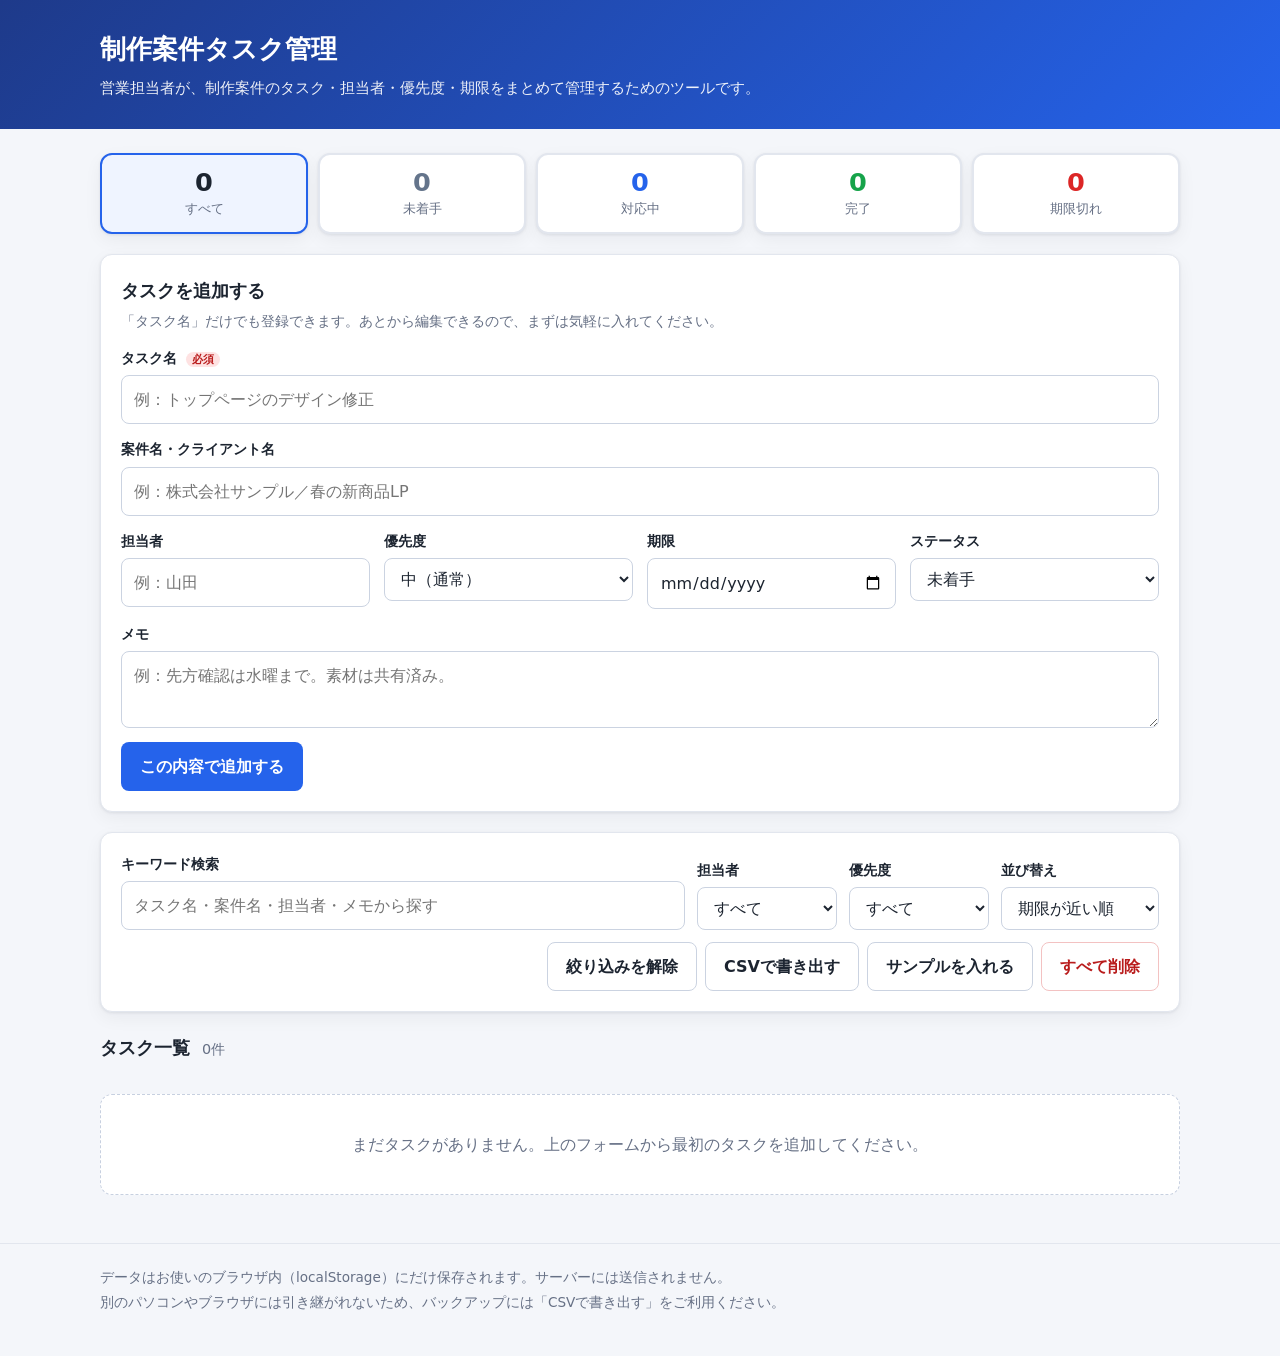
==== tasks/index.html @ a9dbe311 "Add production task management app for sales team - Pure HTML/CSS/JavaScript, no backend or external" ====
<!DOCTYPE html>
<html lang="ja">
<head>
<meta charset="UTF-8">
<meta name="viewport" content="width=device-width, initial-scale=1">
<title>制作案件タスク管理</title>
<link rel="stylesheet" href="style.css">
</head>
<body>

<header class="site-header">
  <div class="inner">
    <h1>制作案件タスク管理</h1>
    <p class="lead">営業担当者が、制作案件のタスク・担当者・優先度・期限をまとめて管理するためのツールです。</p>
  </div>
</header>

<main class="inner">

  <!-- ① 件数サマリー（クリックで絞り込み） -->
  <section class="summary" aria-label="件数の内訳">
    <button type="button" class="stat" data-status="all" aria-pressed="true">
      <span class="stat-num" id="statAll">0</span>
      <span class="stat-label">すべて</span>
    </button>
    <button type="button" class="stat is-todo" data-status="todo" aria-pressed="false">
      <span class="stat-num" id="statTodo">0</span>
      <span class="stat-label">未着手</span>
    </button>
    <button type="button" class="stat is-doing" data-status="doing" aria-pressed="false">
      <span class="stat-num" id="statDoing">0</span>
      <span class="stat-label">対応中</span>
    </button>
    <button type="button" class="stat is-done" data-status="done" aria-pressed="false">
      <span class="stat-num" id="statDone">0</span>
      <span class="stat-label">完了</span>
    </button>
    <button type="button" class="stat is-over" data-status="over" aria-pressed="false">
      <span class="stat-num" id="statOver">0</span>
      <span class="stat-label">期限切れ</span>
    </button>
  </section>

  <!-- ② 登録・編集フォーム -->
  <section class="panel" id="formPanel">
    <h2 id="formTitle">タスクを追加する</h2>
    <p class="hint">「タスク名」だけでも登録できます。あとから編集できるので、まずは気軽に入れてください。</p>

    <form id="taskForm" novalidate>
      <div class="field field-wide">
        <label for="title">タスク名 <span class="required">必須</span></label>
        <input type="text" id="title" maxlength="100" placeholder="例：トップページのデザイン修正" autocomplete="off" required>
        <p class="error" id="titleError" hidden>タスク名を入力してください。</p>
      </div>

      <div class="field field-wide">
        <label for="client">案件名・クライアント名</label>
        <input type="text" id="client" maxlength="100" placeholder="例：株式会社サンプル／春の新商品LP" autocomplete="off">
      </div>

      <div class="field">
        <label for="assignee">担当者</label>
        <input type="text" id="assignee" maxlength="40" list="assigneeList" placeholder="例：山田" autocomplete="off">
        <datalist id="assigneeList"></datalist>
      </div>

      <div class="field">
        <label for="priority">優先度</label>
        <select id="priority">
          <option value="high">高（最優先）</option>
          <option value="mid" selected>中（通常）</option>
          <option value="low">低（余裕あり）</option>
        </select>
      </div>

      <div class="field">
        <label for="due">期限</label>
        <input type="date" id="due">
      </div>

      <div class="field">
        <label for="status">ステータス</label>
        <select id="status">
          <option value="todo" selected>未着手</option>
          <option value="doing">対応中</option>
          <option value="done">完了</option>
        </select>
      </div>

      <div class="field field-wide">
        <label for="memo">メモ</label>
        <textarea id="memo" rows="2" maxlength="500" placeholder="例：先方確認は水曜まで。素材は共有済み。"></textarea>
      </div>

      <div class="form-actions">
        <button type="submit" class="btn btn-primary" id="submitBtn">この内容で追加する</button>
        <button type="button" class="btn btn-ghost" id="cancelBtn" hidden>編集をやめる</button>
      </div>
    </form>
  </section>

  <!-- ③ 絞り込み・並び替え -->
  <section class="panel toolbar" aria-label="絞り込みと並び替え">
    <div class="field field-grow">
      <label for="keyword">キーワード検索</label>
      <input type="search" id="keyword" placeholder="タスク名・案件名・担当者・メモから探す" autocomplete="off">
    </div>
    <div class="field">
      <label for="filterAssignee">担当者</label>
      <select id="filterAssignee"><option value="all">すべて</option></select>
    </div>
    <div class="field">
      <label for="filterPriority">優先度</label>
      <select id="filterPriority">
        <option value="all">すべて</option>
        <option value="high">高</option>
        <option value="mid">中</option>
        <option value="low">低</option>
      </select>
    </div>
    <div class="field">
      <label for="sort">並び替え</label>
      <select id="sort">
        <option value="due-asc" selected>期限が近い順</option>
        <option value="due-desc">期限が遠い順</option>
        <option value="priority">優先度が高い順</option>
        <option value="created-desc">追加が新しい順</option>
      </select>
    </div>
    <div class="toolbar-actions">
      <button type="button" class="btn btn-ghost" id="resetFilterBtn">絞り込みを解除</button>
      <button type="button" class="btn btn-ghost" id="csvBtn">CSVで書き出す</button>
      <button type="button" class="btn btn-ghost" id="sampleBtn">サンプルを入れる</button>
      <button type="button" class="btn btn-danger-ghost" id="clearBtn">すべて削除</button>
    </div>
  </section>

  <!-- ④ タスク一覧 -->
  <section aria-label="タスク一覧">
    <div class="list-head">
      <h2>タスク一覧</h2>
      <p class="count" id="listCount">0件</p>
    </div>
    <div id="taskList" class="task-list"></div>
    <p class="empty" id="emptyMsg" hidden></p>
  </section>

</main>

<footer class="site-footer">
  <div class="inner">
    <p>データはお使いのブラウザ内（localStorage）にだけ保存されます。サーバーには送信されません。</p>
    <p>別のパソコンやブラウザには引き継がれないため、バックアップには「CSVで書き出す」をご利用ください。</p>
  </div>
</footer>

<div id="toast" class="toast" role="status" aria-live="polite" hidden></div>

<script src="script.js"></script>
</body>
</html>
---- tasks/style.css ----
/* =========================================================
   制作案件タスク管理 - スタイル
   ========================================================= */

:root {
  --bg: #f4f6fa;
  --panel: #ffffff;
  --text: #1c2430;
  --muted: #667085;
  --line: #e2e6ee;
  --accent: #2563eb;
  --accent-dark: #1d4ed8;
  --high: #dc2626;
  --mid: #d97706;
  --low: #0891b2;
  --todo: #64748b;
  --doing: #2563eb;
  --done: #16a34a;
  --over: #dc2626;
  --radius: 12px;
  --shadow: 0 1px 3px rgba(16, 24, 40, .08), 0 6px 18px rgba(16, 24, 40, .05);
}

* { box-sizing: border-box; }

body {
  margin: 0;
  background: var(--bg);
  color: var(--text);
  font-family: "Hiragino Kaku Gothic ProN", "Hiragino Sans", "Yu Gothic", "Meiryo", system-ui, sans-serif;
  font-size: 16px;
  line-height: 1.7;
}

.inner {
  width: min(1080px, 100% - 32px);
  margin-inline: auto;
}

/* ---------- ヘッダー / フッター ---------- */
.site-header {
  background: linear-gradient(135deg, #1e3a8a, #2563eb);
  color: #fff;
  padding: 28px 0;
}
.site-header h1 { margin: 0 0 4px; font-size: 1.6rem; }
.lead { margin: 0; font-size: .95rem; opacity: .92; }

.site-footer {
  margin-top: 48px;
  padding: 20px 0 40px;
  border-top: 1px solid var(--line);
  color: var(--muted);
  font-size: .85rem;
}
.site-footer p { margin: 2px 0; }

main { padding-top: 24px; }

h2 { font-size: 1.15rem; margin: 0 0 4px; }

/* ---------- 件数サマリー ---------- */
.summary {
  display: grid;
  grid-template-columns: repeat(5, 1fr);
  gap: 10px;
  margin-bottom: 20px;
}
.stat {
  background: var(--panel);
  border: 2px solid var(--line);
  border-radius: var(--radius);
  padding: 12px 8px;
  cursor: pointer;
  text-align: center;
  font: inherit;
  color: var(--text);
  box-shadow: var(--shadow);
  transition: border-color .15s, transform .05s;
}
.stat:hover { border-color: #c3cbdb; }
.stat:active { transform: translateY(1px); }
.stat[aria-pressed="true"] { border-color: var(--accent); background: #eff4ff; }
.stat-num { display: block; font-size: 1.6rem; font-weight: 700; line-height: 1.2; }
.stat-label { display: block; font-size: .8rem; color: var(--muted); }
.stat.is-todo  .stat-num { color: var(--todo); }
.stat.is-doing .stat-num { color: var(--doing); }
.stat.is-done  .stat-num { color: var(--done); }
.stat.is-over  .stat-num { color: var(--over); }

/* ---------- パネル ---------- */
.panel {
  background: var(--panel);
  border: 1px solid var(--line);
  border-radius: var(--radius);
  box-shadow: var(--shadow);
  padding: 20px;
  margin-bottom: 20px;
}
.hint { margin: 0 0 14px; color: var(--muted); font-size: .85rem; }

/* ---------- フォーム ---------- */
form {
  display: grid;
  grid-template-columns: repeat(4, 1fr);
  gap: 14px;
}
.field { display: flex; flex-direction: column; gap: 5px; min-width: 0; }
.field-wide { grid-column: 1 / -1; }
.field-grow { flex: 1 1 220px; }

label { font-size: .85rem; font-weight: 700; }
.required {
  background: #fee2e2; color: #b91c1c; font-size: .7rem;
  padding: 1px 6px; border-radius: 999px; margin-left: 4px; font-weight: 700;
}

input[type="text"], input[type="search"], input[type="date"], select, textarea {
  font: inherit;
  padding: 10px 12px;
  border: 1px solid #cbd3e1;
  border-radius: 8px;
  background: #fff;
  color: var(--text);
  width: 100%;
}
textarea { resize: vertical; }
input:focus, select:focus, textarea:focus {
  outline: 3px solid rgba(37, 99, 235, .25);
  border-color: var(--accent);
}
.error { color: #b91c1c; font-size: .8rem; margin: 0; }
input.is-invalid { border-color: #dc2626; }

.form-actions { grid-column: 1 / -1; display: flex; gap: 10px; flex-wrap: wrap; }

/* ---------- ボタン ---------- */
.btn {
  font: inherit;
  font-weight: 700;
  border-radius: 8px;
  padding: 10px 18px;
  border: 1px solid transparent;
  cursor: pointer;
  transition: background .15s, border-color .15s;
}
.btn-primary { background: var(--accent); color: #fff; }
.btn-primary:hover { background: var(--accent-dark); }
.btn-ghost { background: #fff; border-color: #cbd3e1; color: var(--text); }
.btn-ghost:hover { background: #f1f4fa; }
.btn-danger-ghost { background: #fff; border-color: #f3c2c2; color: #b91c1c; }
.btn-danger-ghost:hover { background: #fef2f2; }
.btn-sm { padding: 6px 12px; font-size: .82rem; }

/* ---------- ツールバー ---------- */
.toolbar { display: flex; flex-wrap: wrap; gap: 12px; align-items: flex-end; }
.toolbar .field { min-width: 140px; }
.toolbar-actions { display: flex; gap: 8px; flex-wrap: wrap; margin-left: auto; }

/* ---------- 一覧 ---------- */
.list-head { display: flex; align-items: baseline; gap: 12px; margin-bottom: 10px; }
.count { margin: 0; color: var(--muted); font-size: .9rem; }

.task-list { display: grid; gap: 12px; }

.task {
  background: var(--panel);
  border: 1px solid var(--line);
  border-left: 6px solid var(--line);
  border-radius: var(--radius);
  box-shadow: var(--shadow);
  padding: 14px 16px;
  display: grid;
  grid-template-columns: 1fr auto;
  gap: 8px 16px;
}
.task.p-high { border-left-color: var(--high); }
.task.p-mid  { border-left-color: var(--mid); }
.task.p-low  { border-left-color: var(--low); }
.task.is-done { opacity: .62; }
.task.is-done .task-title { text-decoration: line-through; }

.task-main { min-width: 0; }
.task-title { margin: 0 0 2px; font-size: 1.05rem; font-weight: 700; word-break: break-word; }
.task-client { margin: 0 0 8px; color: var(--muted); font-size: .88rem; word-break: break-word; }
.task-memo {
  margin: 8px 0 0; font-size: .86rem; color: #475569;
  background: #f8fafc; border-radius: 8px; padding: 8px 10px; white-space: pre-wrap; word-break: break-word;
}

.tags { display: flex; flex-wrap: wrap; gap: 6px; align-items: center; }
.tag {
  font-size: .78rem; font-weight: 700;
  padding: 3px 10px; border-radius: 999px;
  border: 1px solid transparent; white-space: nowrap;
}
.tag-person { background: #eef2ff; color: #3730a3; border-color: #dbe1ff; }
.tag-high { background: #fee2e2; color: #b91c1c; }
.tag-mid  { background: #fef3c7; color: #92400e; }
.tag-low  { background: #cffafe; color: #155e75; }
.tag-status-todo  { background: #eef2f6; color: #475569; }
.tag-status-doing { background: #dbeafe; color: #1d4ed8; }
.tag-status-done  { background: #dcfce7; color: #15803d; }
.tag-due-over { background: #dc2626; color: #fff; }
.tag-due-soon { background: #ffedd5; color: #9a3412; }
.tag-due-near { background: #fef9c3; color: #854d0e; }
.tag-due-ok   { background: #f1f5f9; color: #475569; }
.tag-due-none { background: #f8fafc; color: #94a3b8; }

.task-side { display: flex; flex-direction: column; gap: 8px; align-items: stretch; }
.task-side select { font-size: .85rem; padding: 6px 8px; }
.task-buttons { display: flex; gap: 6px; }
.task-buttons .btn { flex: 1; }

.empty {
  background: var(--panel);
  border: 1px dashed #c7d0e0;
  border-radius: var(--radius);
  padding: 36px 20px;
  text-align: center;
  color: var(--muted);
}

/* ---------- トースト ---------- */
.toast {
  position: fixed;
  left: 50%; bottom: 24px; transform: translateX(-50%);
  background: #111827; color: #fff;
  padding: 12px 22px; border-radius: 999px;
  font-size: .9rem; font-weight: 700;
  box-shadow: 0 8px 24px rgba(0,0,0,.25);
  z-index: 50;
}

/* ---------- レスポンシブ ---------- */
@media (max-width: 800px) {
  form { grid-template-columns: repeat(2, 1fr); }
  .summary { grid-template-columns: repeat(3, 1fr); }
  .toolbar-actions { margin-left: 0; width: 100%; }
  .toolbar-actions .btn { flex: 1 1 auto; }
}
@media (max-width: 560px) {
  form { grid-template-columns: 1fr; }
  .summary { grid-template-columns: repeat(2, 1fr); }
  .task { grid-template-columns: 1fr; }
  .site-header h1 { font-size: 1.35rem; }
}

@media print {
  .site-header, .site-footer, .panel, .summary, .task-side { display: none; }
  .task { break-inside: avoid; box-shadow: none; }
}
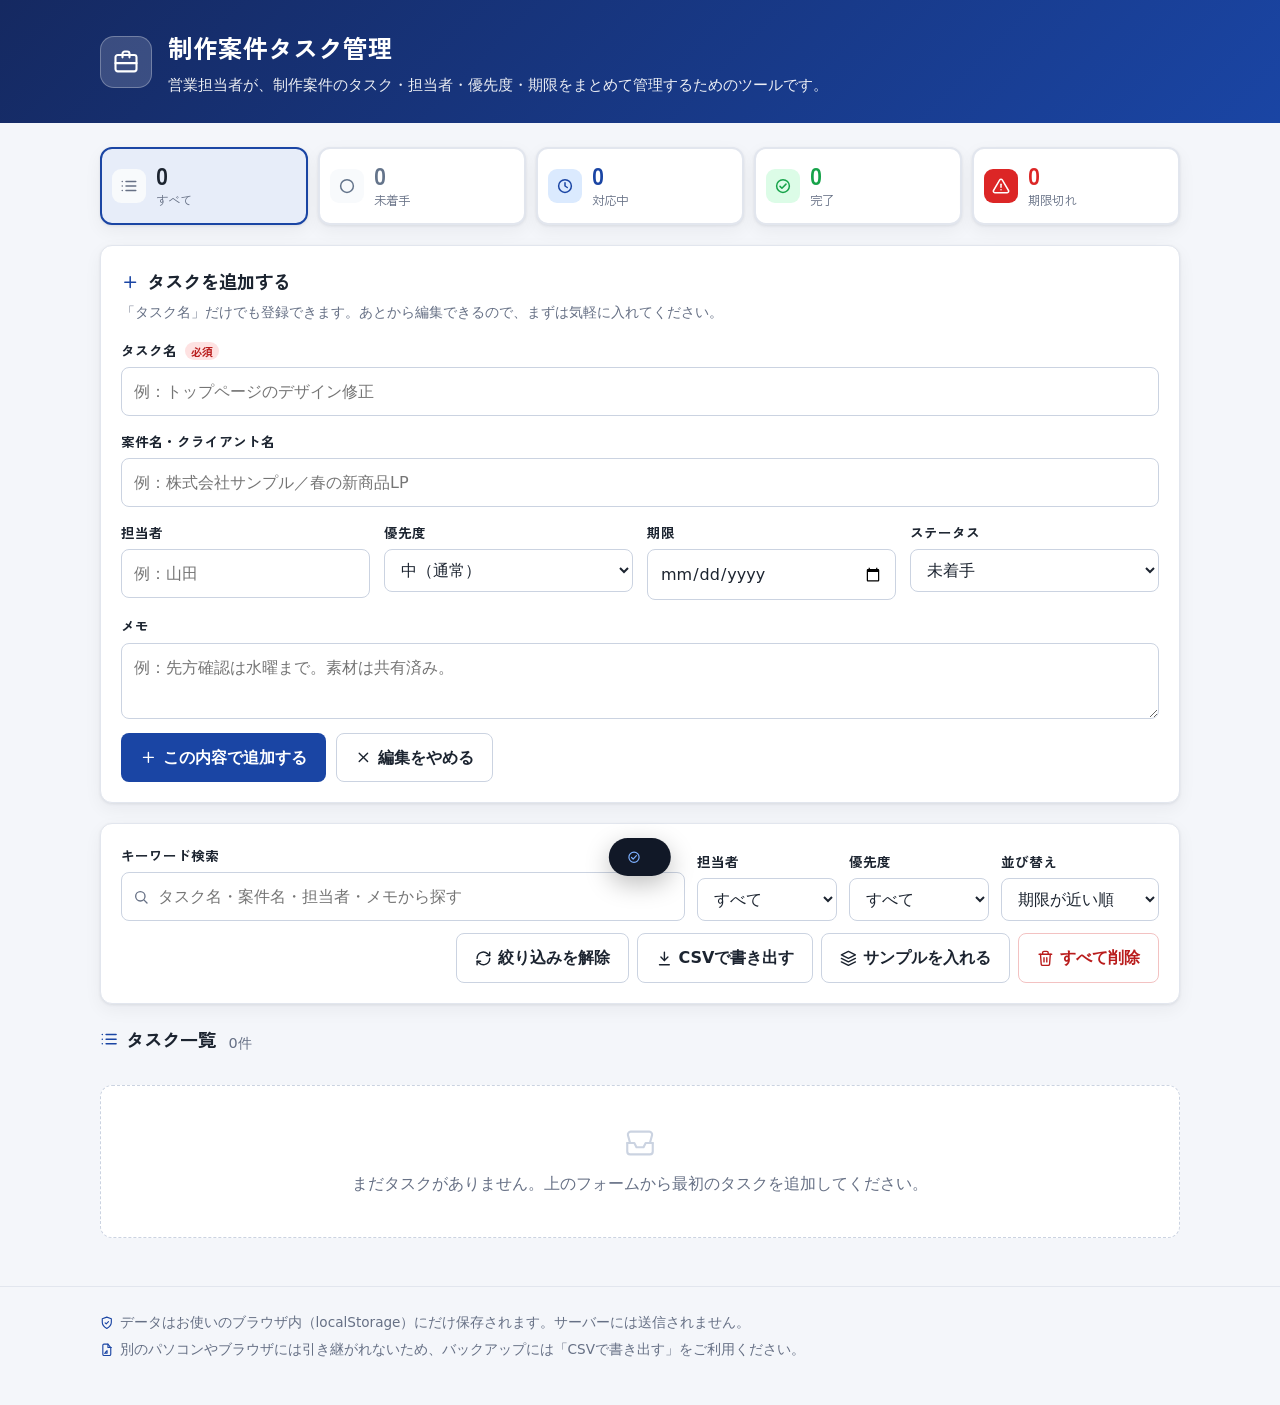
==== commit 355bac10: "Improve task app interface with icons, display font, and darker accent - Add inline SVG icon sprite;" ====
--- a/tasks/index.html
+++ b/tasks/index.html
@@ -4,14 +4,41 @@
 <meta charset="UTF-8">
 <meta name="viewport" content="width=device-width, initial-scale=1">
 <title>制作案件タスク管理</title>
+<link rel="preconnect" href="https://fonts.googleapis.com">
+<link rel="preconnect" href="https://fonts.gstatic.com" crossorigin>
+<link rel="stylesheet" href="https://fonts.googleapis.com/css2?family=Zen+Kaku+Gothic+New:wght@500;700;900&display=swap">
 <link rel="stylesheet" href="style.css">
 </head>
 <body>
 
+
+<svg width="0" height="0" style="position:absolute" aria-hidden="true">
+  <symbol id="i-briefcase" viewBox="0 0 24 24"><path d="M3 8a2 2 0 0 1 2-2h14a2 2 0 0 1 2 2v10a2 2 0 0 1-2 2H5a2 2 0 0 1-2-2Z"/><path d="M9 8V5a2 2 0 0 1 2-2h2a2 2 0 0 1 2 2v3"/><path d="M3 13h18"/></symbol>
+  <symbol id="i-list" viewBox="0 0 24 24"><path d="M8 6h13M8 12h13M8 18h13"/><path d="M3 6h.01M3 12h.01M3 18h.01"/></symbol>
+  <symbol id="i-circle" viewBox="0 0 24 24"><circle cx="12" cy="12" r="8.5"/></symbol>
+  <symbol id="i-clock" viewBox="0 0 24 24"><circle cx="12" cy="12" r="8.5"/><path d="M12 7.5V12l3 2"/></symbol>
+  <symbol id="i-check-circle" viewBox="0 0 24 24"><circle cx="12" cy="12" r="8.5"/><path d="M8 12.5l2.6 2.6L16 9.5"/></symbol>
+  <symbol id="i-alert" viewBox="0 0 24 24"><path d="M10.3 3.9 2 18a2 2 0 0 0 1.7 3h16.6a2 2 0 0 0 1.7-3L13.7 3.9a2 2 0 0 0-3.4 0Z"/><path d="M12 9.5v4"/><path d="M12 17h.01"/></symbol>
+  <symbol id="i-plus" viewBox="0 0 24 24"><path d="M12 5v14M5 12h14"/></symbol>
+  <symbol id="i-x" viewBox="0 0 24 24"><path d="M18 6 6 18M6 6l12 12"/></symbol>
+  <symbol id="i-search" viewBox="0 0 24 24"><circle cx="11" cy="11" r="7"/><path d="M21 21l-4.3-4.3"/></symbol>
+  <symbol id="i-refresh" viewBox="0 0 24 24"><path d="M3 12a9 9 0 0 1 15-6.7L21 8"/><path d="M21 3v5h-5"/><path d="M21 12a9 9 0 0 1-15 6.7L3 16"/><path d="M3 21v-5h5"/></symbol>
+  <symbol id="i-download" viewBox="0 0 24 24"><path d="M12 3v12"/><path d="M7 10l5 5 5-5"/><path d="M5 21h14"/></symbol>
+  <symbol id="i-layers" viewBox="0 0 24 24"><path d="M12 2 2 7l10 5 10-5-10-5Z"/><path d="M2 17l10 5 10-5"/><path d="M2 12l10 5 10-5"/></symbol>
+  <symbol id="i-trash" viewBox="0 0 24 24"><path d="M3 6h18"/><path d="M8 6V4a2 2 0 0 1 2-2h4a2 2 0 0 1 2 2v2"/><path d="M19 6l-1 14a2 2 0 0 1-2 2H8a2 2 0 0 1-2-2L5 6"/><path d="M10 11v6M14 11v6"/></symbol>
+  <symbol id="i-edit" viewBox="0 0 24 24"><path d="M12 20h9"/><path d="M16.5 3.5a2.1 2.1 0 0 1 3 3L7 19l-4 1 1-4Z"/></symbol>
+  <symbol id="i-shield" viewBox="0 0 24 24"><path d="M12 2 4 5v6c0 5 3.4 8.4 8 11 4.6-2.6 8-6 8-11V5Z"/><path d="M9 12l2 2 4-4"/></symbol>
+  <symbol id="i-file-export" viewBox="0 0 24 24"><path d="M14 2H7a2 2 0 0 0-2 2v16a2 2 0 0 0 2 2h10a2 2 0 0 0 2-2V8Z"/><path d="M14 2v6h6"/><path d="M9.5 16.5l3-3M12.5 13.5v4.5h-4.5"/></symbol>
+  <symbol id="i-inbox" viewBox="0 0 24 24"><path d="M3 12h5l1.5 3h5L16 12h5"/><path d="M5 12 3.5 6.5A2 2 0 0 1 5.4 4h13.2a2 2 0 0 1 1.9 2.5L19 12"/><path d="M3 12v6a2 2 0 0 0 2 2h14a2 2 0 0 0 2-2v-6"/></symbol>
+</svg>
+
 <header class="site-header">
   <div class="inner">
-    <h1>制作案件タスク管理</h1>
-    <p class="lead">営業担当者が、制作案件のタスク・担当者・優先度・期限をまとめて管理するためのツールです。</p>
+    <div class="brand-mark"><svg class="icon" aria-hidden="true"><use href="#i-briefcase"/></svg></div>
+    <div>
+      <h1>制作案件タスク管理</h1>
+      <p class="lead">営業担当者が、制作案件のタスク・担当者・優先度・期限をまとめて管理するためのツールです。</p>
+    </div>
   </div>
 </header>
 
@@ -20,30 +47,30 @@
   <!-- ① 件数サマリー（クリックで絞り込み） -->
   <section class="summary" aria-label="件数の内訳">
     <button type="button" class="stat" data-status="all" aria-pressed="true">
-      <span class="stat-num" id="statAll">0</span>
-      <span class="stat-label">すべて</span>
+      <span class="stat-icon"><svg class="icon" aria-hidden="true"><use href="#i-list"/></svg></span>
+      <span class="stat-text"><span class="stat-num" id="statAll">0</span><span class="stat-label">すべて</span></span>
     </button>
     <button type="button" class="stat is-todo" data-status="todo" aria-pressed="false">
-      <span class="stat-num" id="statTodo">0</span>
-      <span class="stat-label">未着手</span>
+      <span class="stat-icon"><svg class="icon" aria-hidden="true"><use href="#i-circle"/></svg></span>
+      <span class="stat-text"><span class="stat-num" id="statTodo">0</span><span class="stat-label">未着手</span></span>
     </button>
     <button type="button" class="stat is-doing" data-status="doing" aria-pressed="false">
-      <span class="stat-num" id="statDoing">0</span>
-      <span class="stat-label">対応中</span>
+      <span class="stat-icon"><svg class="icon" aria-hidden="true"><use href="#i-clock"/></svg></span>
+      <span class="stat-text"><span class="stat-num" id="statDoing">0</span><span class="stat-label">対応中</span></span>
     </button>
     <button type="button" class="stat is-done" data-status="done" aria-pressed="false">
-      <span class="stat-num" id="statDone">0</span>
-      <span class="stat-label">完了</span>
+      <span class="stat-icon"><svg class="icon" aria-hidden="true"><use href="#i-check-circle"/></svg></span>
+      <span class="stat-text"><span class="stat-num" id="statDone">0</span><span class="stat-label">完了</span></span>
     </button>
     <button type="button" class="stat is-over" data-status="over" aria-pressed="false">
-      <span class="stat-num" id="statOver">0</span>
-      <span class="stat-label">期限切れ</span>
+      <span class="stat-icon"><svg class="icon" aria-hidden="true"><use href="#i-alert"/></svg></span>
+      <span class="stat-text"><span class="stat-num" id="statOver">0</span><span class="stat-label">期限切れ</span></span>
     </button>
   </section>
 
   <!-- ② 登録・編集フォーム -->
   <section class="panel" id="formPanel">
-    <h2 id="formTitle">タスクを追加する</h2>
+    <h2><svg class="icon" aria-hidden="true"><use href="#i-plus" id="formIconUse"/></svg><span id="formTitle">タスクを追加する</span></h2>
     <p class="hint">「タスク名」だけでも登録できます。あとから編集できるので、まずは気軽に入れてください。</p>
 
     <form id="taskForm" novalidate>
@@ -93,8 +120,8 @@
       </div>
 
       <div class="form-actions">
-        <button type="submit" class="btn btn-primary" id="submitBtn">この内容で追加する</button>
-        <button type="button" class="btn btn-ghost" id="cancelBtn" hidden>編集をやめる</button>
+        <button type="submit" class="btn btn-primary" id="submitBtn"><svg class="icon" aria-hidden="true"><use href="#i-plus"/></svg><span id="submitBtnText">この内容で追加する</span></button>
+        <button type="button" class="btn btn-ghost" id="cancelBtn" hidden><svg class="icon" aria-hidden="true"><use href="#i-x"/></svg>編集をやめる</button>
       </div>
     </form>
   </section>
@@ -103,7 +130,10 @@
   <section class="panel toolbar" aria-label="絞り込みと並び替え">
     <div class="field field-grow">
       <label for="keyword">キーワード検索</label>
-      <input type="search" id="keyword" placeholder="タスク名・案件名・担当者・メモから探す" autocomplete="off">
+      <div class="search-wrap">
+        <svg class="icon" aria-hidden="true"><use href="#i-search"/></svg>
+        <input type="search" id="keyword" placeholder="タスク名・案件名・担当者・メモから探す" autocomplete="off">
+      </div>
     </div>
     <div class="field">
       <label for="filterAssignee">担当者</label>
@@ -128,17 +158,17 @@
       </select>
     </div>
     <div class="toolbar-actions">
-      <button type="button" class="btn btn-ghost" id="resetFilterBtn">絞り込みを解除</button>
-      <button type="button" class="btn btn-ghost" id="csvBtn">CSVで書き出す</button>
-      <button type="button" class="btn btn-ghost" id="sampleBtn">サンプルを入れる</button>
-      <button type="button" class="btn btn-danger-ghost" id="clearBtn">すべて削除</button>
+      <button type="button" class="btn btn-ghost" id="resetFilterBtn"><svg class="icon" aria-hidden="true"><use href="#i-refresh"/></svg>絞り込みを解除</button>
+      <button type="button" class="btn btn-ghost" id="csvBtn"><svg class="icon" aria-hidden="true"><use href="#i-download"/></svg>CSVで書き出す</button>
+      <button type="button" class="btn btn-ghost" id="sampleBtn"><svg class="icon" aria-hidden="true"><use href="#i-layers"/></svg>サンプルを入れる</button>
+      <button type="button" class="btn btn-danger-ghost" id="clearBtn"><svg class="icon" aria-hidden="true"><use href="#i-trash"/></svg>すべて削除</button>
     </div>
   </section>
 
   <!-- ④ タスク一覧 -->
   <section aria-label="タスク一覧">
     <div class="list-head">
-      <h2>タスク一覧</h2>
+      <h2><svg class="icon" aria-hidden="true"><use href="#i-list"/></svg>タスク一覧</h2>
       <p class="count" id="listCount">0件</p>
     </div>
     <div id="taskList" class="task-list"></div>
@@ -149,12 +179,16 @@
 
 <footer class="site-footer">
   <div class="inner">
-    <p>データはお使いのブラウザ内（localStorage）にだけ保存されます。サーバーには送信されません。</p>
-    <p>別のパソコンやブラウザには引き継がれないため、バックアップには「CSVで書き出す」をご利用ください。</p>
+    <p><svg class="icon" aria-hidden="true"><use href="#i-shield"/></svg>データはお使いのブラウザ内（localStorage）にだけ保存されます。サーバーには送信されません。</p>
+    <p><svg class="icon" aria-hidden="true"><use href="#i-file-export"/></svg>別のパソコンやブラウザには引き継がれないため、バックアップには「CSVで書き出す」をご利用ください。</p>
   </div>
 </footer>
 
-<div id="toast" class="toast" role="status" aria-live="polite" hidden></div>
+<div id="toast" class="toast" role="status" aria-live="polite" hidden>
+  <svg class="icon" aria-hidden="true"><use href="#i-check-circle"/></svg>
+  <span id="toastText"></span>
+</div>
+
 
 <script src="script.js"></script>
 </body>
--- a/tasks/style.css
+++ b/tasks/style.css
@@ -1,24 +1,140 @@
 /* =========================================================
-   制作案件タスク管理 - スタイル
+   制作案件タスク管理 - スタイル（プレビュー版・テーマ対応）
    ========================================================= */
 
 :root {
   --bg: #f4f6fa;
   --panel: #ffffff;
+  --panel-2: #f8fafc;
   --text: #1c2430;
   --muted: #667085;
   --line: #e2e6ee;
-  --accent: #2563eb;
-  --accent-dark: #1d4ed8;
-  --high: #dc2626;
-  --mid: #d97706;
-  --low: #0891b2;
-  --todo: #64748b;
-  --doing: #2563eb;
-  --done: #16a34a;
+  --line-strong: #cbd3e1;
+
+  --accent: #1a45a4;
+  --accent-dark: #143797;
+  --accent-soft: #e7edf9;
+  --focus-ring: rgba(26, 69, 164, .25);
+
+  --danger: #b91c1c;
+  --danger-bg: #fee2e2;
+  --danger-border: #f3c2c2;
+  --danger-hover-bg: #fef2f2;
+
+  --high: #dc2626;   --high-bg: #fee2e2;   --high-text: #b91c1c;
+  --mid: #d97706;    --mid-bg: #fef3c7;    --mid-text: #92400e;
+  --low: #0891b2;    --low-bg: #cffafe;    --low-text: #155e75;
+
+  --todo: #64748b;   --todo-bg: #eef2f6;   --todo-text: #475569;
+  --doing: #1a45a4;  --doing-bg: #dbeafe;  --doing-text: #143797;
+  --done: #16a34a;   --done-bg: #dcfce7;   --done-text: #15803d;
   --over: #dc2626;
+
+  --due-over-bg: #dc2626; --due-over-text: #ffffff;
+  --due-soon-bg: #ffedd5; --due-soon-text: #9a3412;
+  --due-near-bg: #fef9c3; --due-near-text: #854d0e;
+  --due-ok-bg:   #f1f5f9; --due-ok-text:   #475569;
+  --due-none-bg: #f8fafc; --due-none-text: #94a3b8;
+
+  --person-bg: #eef2ff; --person-text: #3730a3; --person-border: #dbe1ff;
+
+  --field-bg: #ffffff;
+  --toast-bg: #111827; --toast-text: #ffffff; --toast-icon: #7db0ff;
+
   --radius: 12px;
   --shadow: 0 1px 3px rgba(16, 24, 40, .08), 0 6px 18px rgba(16, 24, 40, .05);
+  --shadow-hover: 0 4px 10px rgba(16, 24, 40, .10), 0 10px 24px rgba(16, 24, 40, .08);
+
+  --font-display: "Zen Kaku Gothic New", "Hiragino Kaku Gothic ProN", "Hiragino Sans", "Yu Gothic", "Meiryo", system-ui, sans-serif;
+  --font-body: "Hiragino Kaku Gothic ProN", "Hiragino Sans", "Yu Gothic", "Meiryo", system-ui, sans-serif;
+}
+
+@media (prefers-color-scheme: dark) {
+  :root:not([data-theme="light"]) {
+    --bg: #0f1420;
+    --panel: #171e2c;
+    --panel-2: #1d2536;
+    --text: #e7ebf3;
+    --muted: #97a2b8;
+    --line: #2a3348;
+    --line-strong: #384260;
+
+    --accent: #5b9dff;
+    --accent-dark: #7db0ff;
+    --accent-soft: #1c2b4a;
+    --focus-ring: rgba(91, 157, 255, .35);
+
+    --danger: #f87171;
+    --danger-bg: #3a1a1e;
+    --danger-border: #5a2a2f;
+    --danger-hover-bg: #33191d;
+
+    --high: #f87171;   --high-bg: #3a1a1e;   --high-text: #fca5a5;
+    --mid: #fbbf24;    --mid-bg: #3a2d10;    --mid-text: #fcd34d;
+    --low: #67e8f9;    --low-bg: #0d3a44;    --low-text: #a5f3fc;
+
+    --todo: #97a2b8;   --todo-bg: #232c40;   --todo-text: #c3ccdd;
+    --doing: #7db0ff;  --doing-bg: #1c2b4a;  --doing-text: #a9c8ff;
+    --done: #4ade80;   --done-bg: #14311f;   --done-text: #86efac;
+    --over: #f87171;
+
+    --due-over-bg: #dc2626; --due-over-text: #ffffff;
+    --due-soon-bg: #3a2410; --due-soon-text: #fdba74;
+    --due-near-bg: #33290b; --due-near-text: #fde68a;
+    --due-ok-bg:   #212a3d; --due-ok-text:   #aab4c8;
+    --due-none-bg: #1a2130; --due-none-text: #6b7690;
+
+    --person-bg: #1e2246; --person-text: #b7c0ff; --person-border: #313870;
+
+    --field-bg: #131a28;
+    --toast-bg: #f4f6fa; --toast-text: #171e2c; --toast-icon: #143797;
+
+    --shadow: 0 1px 2px rgba(0, 0, 0, .35), 0 10px 26px rgba(0, 0, 0, .35);
+    --shadow-hover: 0 3px 8px rgba(0, 0, 0, .4), 0 14px 32px rgba(0, 0, 0, .4);
+  }
+}
+
+:root[data-theme="dark"] {
+  --bg: #0f1420;
+  --panel: #171e2c;
+  --panel-2: #1d2536;
+  --text: #e7ebf3;
+  --muted: #97a2b8;
+  --line: #2a3348;
+  --line-strong: #384260;
+
+  --accent: #5b9dff;
+  --accent-dark: #7db0ff;
+  --accent-soft: #1c2b4a;
+  --focus-ring: rgba(91, 157, 255, .35);
+
+  --danger: #f87171;
+  --danger-bg: #3a1a1e;
+  --danger-border: #5a2a2f;
+  --danger-hover-bg: #33191d;
+
+  --high: #f87171;   --high-bg: #3a1a1e;   --high-text: #fca5a5;
+  --mid: #fbbf24;    --mid-bg: #3a2d10;    --mid-text: #fcd34d;
+  --low: #67e8f9;    --low-bg: #0d3a44;    --low-text: #a5f3fc;
+
+  --todo: #97a2b8;   --todo-bg: #232c40;   --todo-text: #c3ccdd;
+  --doing: #7db0ff;  --doing-bg: #1c2b4a;  --doing-text: #a9c8ff;
+  --done: #4ade80;   --done-bg: #14311f;   --done-text: #86efac;
+  --over: #f87171;
+
+  --due-over-bg: #dc2626; --due-over-text: #ffffff;
+  --due-soon-bg: #3a2410; --due-soon-text: #fdba74;
+  --due-near-bg: #33290b; --due-near-text: #fde68a;
+  --due-ok-bg:   #212a3d; --due-ok-text:   #aab4c8;
+  --due-none-bg: #1a2130; --due-none-text: #6b7690;
+
+  --person-bg: #1e2246; --person-text: #b7c0ff; --person-border: #313870;
+
+  --field-bg: #131a28;
+  --toast-bg: #f4f6fa; --toast-text: #171e2c; --toast-icon: #143797;
+
+  --shadow: 0 1px 2px rgba(0, 0, 0, .35), 0 10px 26px rgba(0, 0, 0, .35);
+  --shadow-hover: 0 3px 8px rgba(0, 0, 0, .4), 0 14px 32px rgba(0, 0, 0, .4);
 }
 
 * { box-sizing: border-box; }
@@ -27,10 +143,27 @@
   margin: 0;
   background: var(--bg);
   color: var(--text);
-  font-family: "Hiragino Kaku Gothic ProN", "Hiragino Sans", "Yu Gothic", "Meiryo", system-ui, sans-serif;
+  font-family: var(--font-body);
   font-size: 16px;
   line-height: 1.7;
 }
+
+h1, h2, h3, .btn, label, .stat-label, .stat-num {
+  font-family: var(--font-display);
+}
+h1, h2, h3 { text-wrap: balance; }
+
+.icon {
+  width: 1em; height: 1em;
+  stroke: currentColor;
+  fill: none;
+  stroke-width: 2;
+  stroke-linecap: round;
+  stroke-linejoin: round;
+  flex-shrink: 0;
+  vertical-align: -0.15em;
+}
+.btn .icon { margin-right: 6px; width: 1.05em; height: 1.05em; }
 
 .inner {
   width: min(1080px, 100% - 32px);
@@ -39,12 +172,22 @@
 
 /* ---------- ヘッダー / フッター ---------- */
 .site-header {
-  background: linear-gradient(135deg, #1e3a8a, #2563eb);
+  background: linear-gradient(135deg, #152961, #1a45a4);
   color: #fff;
-  padding: 28px 0;
-}
-.site-header h1 { margin: 0 0 4px; font-size: 1.6rem; }
-.lead { margin: 0; font-size: .95rem; opacity: .92; }
+  padding: 26px 0;
+}
+.site-header .inner { display: flex; align-items: center; gap: 16px; }
+.brand-mark {
+  flex-shrink: 0;
+  width: 52px; height: 52px;
+  border-radius: 14px;
+  background: rgba(255, 255, 255, .16);
+  border: 1px solid rgba(255, 255, 255, .28);
+  display: grid; place-items: center;
+}
+.brand-mark .icon { width: 28px; height: 28px; stroke-width: 1.8; }
+.site-header h1 { margin: 0 0 4px; font-size: 1.55rem; font-weight: 700; }
+.lead { margin: 0; font-size: .92rem; opacity: .92; }
 
 .site-footer {
   margin-top: 48px;
@@ -53,11 +196,13 @@
   color: var(--muted);
   font-size: .85rem;
 }
-.site-footer p { margin: 2px 0; }
+.site-footer p { margin: 4px 0; }
+.site-footer .icon { margin-right: 6px; color: var(--accent); }
 
 main { padding-top: 24px; }
 
-h2 { font-size: 1.15rem; margin: 0 0 4px; }
+h2 { font-size: 1.15rem; font-weight: 700; margin: 0 0 4px; display: flex; align-items: center; gap: 8px; }
+h2 .icon { color: var(--accent); }
 
 /* ---------- 件数サマリー ---------- */
 .summary {
@@ -70,19 +215,38 @@
   background: var(--panel);
   border: 2px solid var(--line);
   border-radius: var(--radius);
-  padding: 12px 8px;
+  padding: 12px 10px;
   cursor: pointer;
-  text-align: center;
+  text-align: left;
   font: inherit;
   color: var(--text);
   box-shadow: var(--shadow);
-  transition: border-color .15s, transform .05s;
-}
-.stat:hover { border-color: #c3cbdb; }
+  display: flex;
+  align-items: center;
+  gap: 10px;
+  transition: border-color .15s, box-shadow .15s, transform .05s;
+}
+.stat:hover { border-color: var(--line-strong); box-shadow: var(--shadow-hover); }
 .stat:active { transform: translateY(1px); }
-.stat[aria-pressed="true"] { border-color: var(--accent); background: #eff4ff; }
-.stat-num { display: block; font-size: 1.6rem; font-weight: 700; line-height: 1.2; }
-.stat-label { display: block; font-size: .8rem; color: var(--muted); }
+.stat:focus-visible { outline: 3px solid var(--focus-ring); outline-offset: 1px; }
+.stat[aria-pressed="true"] { border-color: var(--accent); background: var(--accent-soft); }
+.stat-icon {
+  flex-shrink: 0;
+  width: 34px; height: 34px;
+  border-radius: 9px;
+  display: grid; place-items: center;
+  background: var(--panel-2);
+  color: var(--muted);
+}
+.stat-icon .icon { width: 18px; height: 18px; }
+.stat-text { min-width: 0; }
+.stat-num { display: block; font-size: 1.5rem; font-weight: 700; line-height: 1.2; font-variant-numeric: tabular-nums; }
+.stat-label { display: block; font-size: .78rem; color: var(--muted); white-space: nowrap; }
+.stat.is-todo  .stat-icon { color: var(--todo); }
+.stat.is-doing .stat-icon { color: var(--doing); background: var(--doing-bg); }
+.stat.is-done  .stat-icon { color: var(--done); background: var(--done-bg); }
+.stat.is-over  .stat-icon { color: var(--over); background: var(--due-over-bg); }
+.stat.is-over  .stat-icon .icon { stroke: #fff; }
 .stat.is-todo  .stat-num { color: var(--todo); }
 .stat.is-doing .stat-num { color: var(--doing); }
 .stat.is-done  .stat-num { color: var(--done); }
@@ -111,26 +275,27 @@
 
 label { font-size: .85rem; font-weight: 700; }
 .required {
-  background: #fee2e2; color: #b91c1c; font-size: .7rem;
+  background: var(--danger-bg); color: var(--danger); font-size: .7rem;
   padding: 1px 6px; border-radius: 999px; margin-left: 4px; font-weight: 700;
 }
 
 input[type="text"], input[type="search"], input[type="date"], select, textarea {
   font: inherit;
   padding: 10px 12px;
-  border: 1px solid #cbd3e1;
+  border: 1px solid var(--line-strong);
   border-radius: 8px;
-  background: #fff;
+  background: var(--field-bg);
   color: var(--text);
   width: 100%;
+  color-scheme: light dark;
 }
 textarea { resize: vertical; }
 input:focus, select:focus, textarea:focus {
-  outline: 3px solid rgba(37, 99, 235, .25);
+  outline: 3px solid var(--focus-ring);
   border-color: var(--accent);
 }
-.error { color: #b91c1c; font-size: .8rem; margin: 0; }
-input.is-invalid { border-color: #dc2626; }
+.error { color: var(--danger); font-size: .8rem; margin: 0; }
+input.is-invalid { border-color: var(--danger); }
 
 .form-actions { grid-column: 1 / -1; display: flex; gap: 10px; flex-wrap: wrap; }
 
@@ -142,24 +307,36 @@
   padding: 10px 18px;
   border: 1px solid transparent;
   cursor: pointer;
-  transition: background .15s, border-color .15s;
-}
+  display: inline-flex;
+  align-items: center;
+  transition: background .15s, border-color .15s, transform .05s;
+}
+.btn:active { transform: translateY(1px); }
+.btn:focus-visible { outline: 3px solid var(--focus-ring); outline-offset: 1px; }
 .btn-primary { background: var(--accent); color: #fff; }
 .btn-primary:hover { background: var(--accent-dark); }
-.btn-ghost { background: #fff; border-color: #cbd3e1; color: var(--text); }
-.btn-ghost:hover { background: #f1f4fa; }
-.btn-danger-ghost { background: #fff; border-color: #f3c2c2; color: #b91c1c; }
-.btn-danger-ghost:hover { background: #fef2f2; }
+.btn-ghost { background: var(--panel); border-color: var(--line-strong); color: var(--text); }
+.btn-ghost:hover { background: var(--panel-2); }
+.btn-danger-ghost { background: var(--panel); border-color: var(--danger-border); color: var(--danger); }
+.btn-danger-ghost:hover { background: var(--danger-hover-bg); }
 .btn-sm { padding: 6px 12px; font-size: .82rem; }
+.btn-sm .icon { width: 1em; height: 1em; margin-right: 4px; }
 
 /* ---------- ツールバー ---------- */
 .toolbar { display: flex; flex-wrap: wrap; gap: 12px; align-items: flex-end; }
 .toolbar .field { min-width: 140px; }
 .toolbar-actions { display: flex; gap: 8px; flex-wrap: wrap; margin-left: auto; }
 
+.search-wrap { position: relative; }
+.search-wrap .icon {
+  position: absolute; left: 12px; top: 50%; transform: translateY(-50%);
+  color: var(--muted); pointer-events: none;
+}
+.search-wrap input { padding-left: 36px; }
+
 /* ---------- 一覧 ---------- */
 .list-head { display: flex; align-items: baseline; gap: 12px; margin-bottom: 10px; }
-.count { margin: 0; color: var(--muted); font-size: .9rem; }
+.count { margin: 0; color: var(--muted); font-size: .9rem; font-variant-numeric: tabular-nums; }
 
 .task-list { display: grid; gap: 12px; }
 
@@ -173,7 +350,9 @@
   display: grid;
   grid-template-columns: 1fr auto;
   gap: 8px 16px;
-}
+  transition: box-shadow .15s, transform .1s;
+}
+.task:hover { box-shadow: var(--shadow-hover); transform: translateY(-1px); }
 .task.p-high { border-left-color: var(--high); }
 .task.p-mid  { border-left-color: var(--mid); }
 .task.p-low  { border-left-color: var(--low); }
@@ -184,8 +363,8 @@
 .task-title { margin: 0 0 2px; font-size: 1.05rem; font-weight: 700; word-break: break-word; }
 .task-client { margin: 0 0 8px; color: var(--muted); font-size: .88rem; word-break: break-word; }
 .task-memo {
-  margin: 8px 0 0; font-size: .86rem; color: #475569;
-  background: #f8fafc; border-radius: 8px; padding: 8px 10px; white-space: pre-wrap; word-break: break-word;
+  margin: 8px 0 0; font-size: .86rem; color: var(--muted);
+  background: var(--panel-2); border-radius: 8px; padding: 8px 10px; white-space: pre-wrap; word-break: break-word;
 }
 
 .tags { display: flex; flex-wrap: wrap; gap: 6px; align-items: center; }
@@ -194,18 +373,18 @@
   padding: 3px 10px; border-radius: 999px;
   border: 1px solid transparent; white-space: nowrap;
 }
-.tag-person { background: #eef2ff; color: #3730a3; border-color: #dbe1ff; }
-.tag-high { background: #fee2e2; color: #b91c1c; }
-.tag-mid  { background: #fef3c7; color: #92400e; }
-.tag-low  { background: #cffafe; color: #155e75; }
-.tag-status-todo  { background: #eef2f6; color: #475569; }
-.tag-status-doing { background: #dbeafe; color: #1d4ed8; }
-.tag-status-done  { background: #dcfce7; color: #15803d; }
-.tag-due-over { background: #dc2626; color: #fff; }
-.tag-due-soon { background: #ffedd5; color: #9a3412; }
-.tag-due-near { background: #fef9c3; color: #854d0e; }
-.tag-due-ok   { background: #f1f5f9; color: #475569; }
-.tag-due-none { background: #f8fafc; color: #94a3b8; }
+.tag-person { background: var(--person-bg); color: var(--person-text); border-color: var(--person-border); }
+.tag-high { background: var(--high-bg); color: var(--high-text); }
+.tag-mid  { background: var(--mid-bg);  color: var(--mid-text); }
+.tag-low  { background: var(--low-bg);  color: var(--low-text); }
+.tag-status-todo  { background: var(--todo-bg);  color: var(--todo-text); }
+.tag-status-doing { background: var(--doing-bg); color: var(--doing-text); }
+.tag-status-done  { background: var(--done-bg);  color: var(--done-text); }
+.tag-due-over { background: var(--due-over-bg); color: var(--due-over-text); }
+.tag-due-soon { background: var(--due-soon-bg); color: var(--due-soon-text); }
+.tag-due-near { background: var(--due-near-bg); color: var(--due-near-text); }
+.tag-due-ok   { background: var(--due-ok-bg);   color: var(--due-ok-text); }
+.tag-due-none { background: var(--due-none-bg); color: var(--due-none-text); }
 
 .task-side { display: flex; flex-direction: column; gap: 8px; align-items: stretch; }
 .task-side select { font-size: .85rem; padding: 6px 8px; }
@@ -214,23 +393,30 @@
 
 .empty {
   background: var(--panel);
-  border: 1px dashed #c7d0e0;
+  border: 1px dashed var(--line-strong);
   border-radius: var(--radius);
-  padding: 36px 20px;
+  padding: 40px 20px;
   text-align: center;
   color: var(--muted);
-}
+  flex-direction: column;
+  align-items: center;
+  gap: 10px;
+}
+.empty:not([hidden]) { display: flex; }
+.empty .icon { width: 34px; height: 34px; color: var(--line-strong); stroke-width: 1.5; }
 
 /* ---------- トースト ---------- */
 .toast {
   position: fixed;
   left: 50%; bottom: 24px; transform: translateX(-50%);
-  background: #111827; color: #fff;
-  padding: 12px 22px; border-radius: 999px;
+  background: var(--toast-bg); color: var(--toast-text);
+  padding: 12px 22px 12px 18px; border-radius: 999px;
   font-size: .9rem; font-weight: 700;
   box-shadow: 0 8px 24px rgba(0,0,0,.25);
   z-index: 50;
-}
+  display: flex; align-items: center; gap: 8px;
+}
+.toast .icon { color: var(--toast-icon); flex-shrink: 0; }
 
 /* ---------- レスポンシブ ---------- */
 @media (max-width: 800px) {
@@ -246,7 +432,6 @@
   .site-header h1 { font-size: 1.35rem; }
 }
 
-@media print {
-  .site-header, .site-footer, .panel, .summary, .task-side { display: none; }
-  .task { break-inside: avoid; box-shadow: none; }
-}
+@media (prefers-reduced-motion: reduce) {
+  .stat, .btn { transition: none; }
+}
